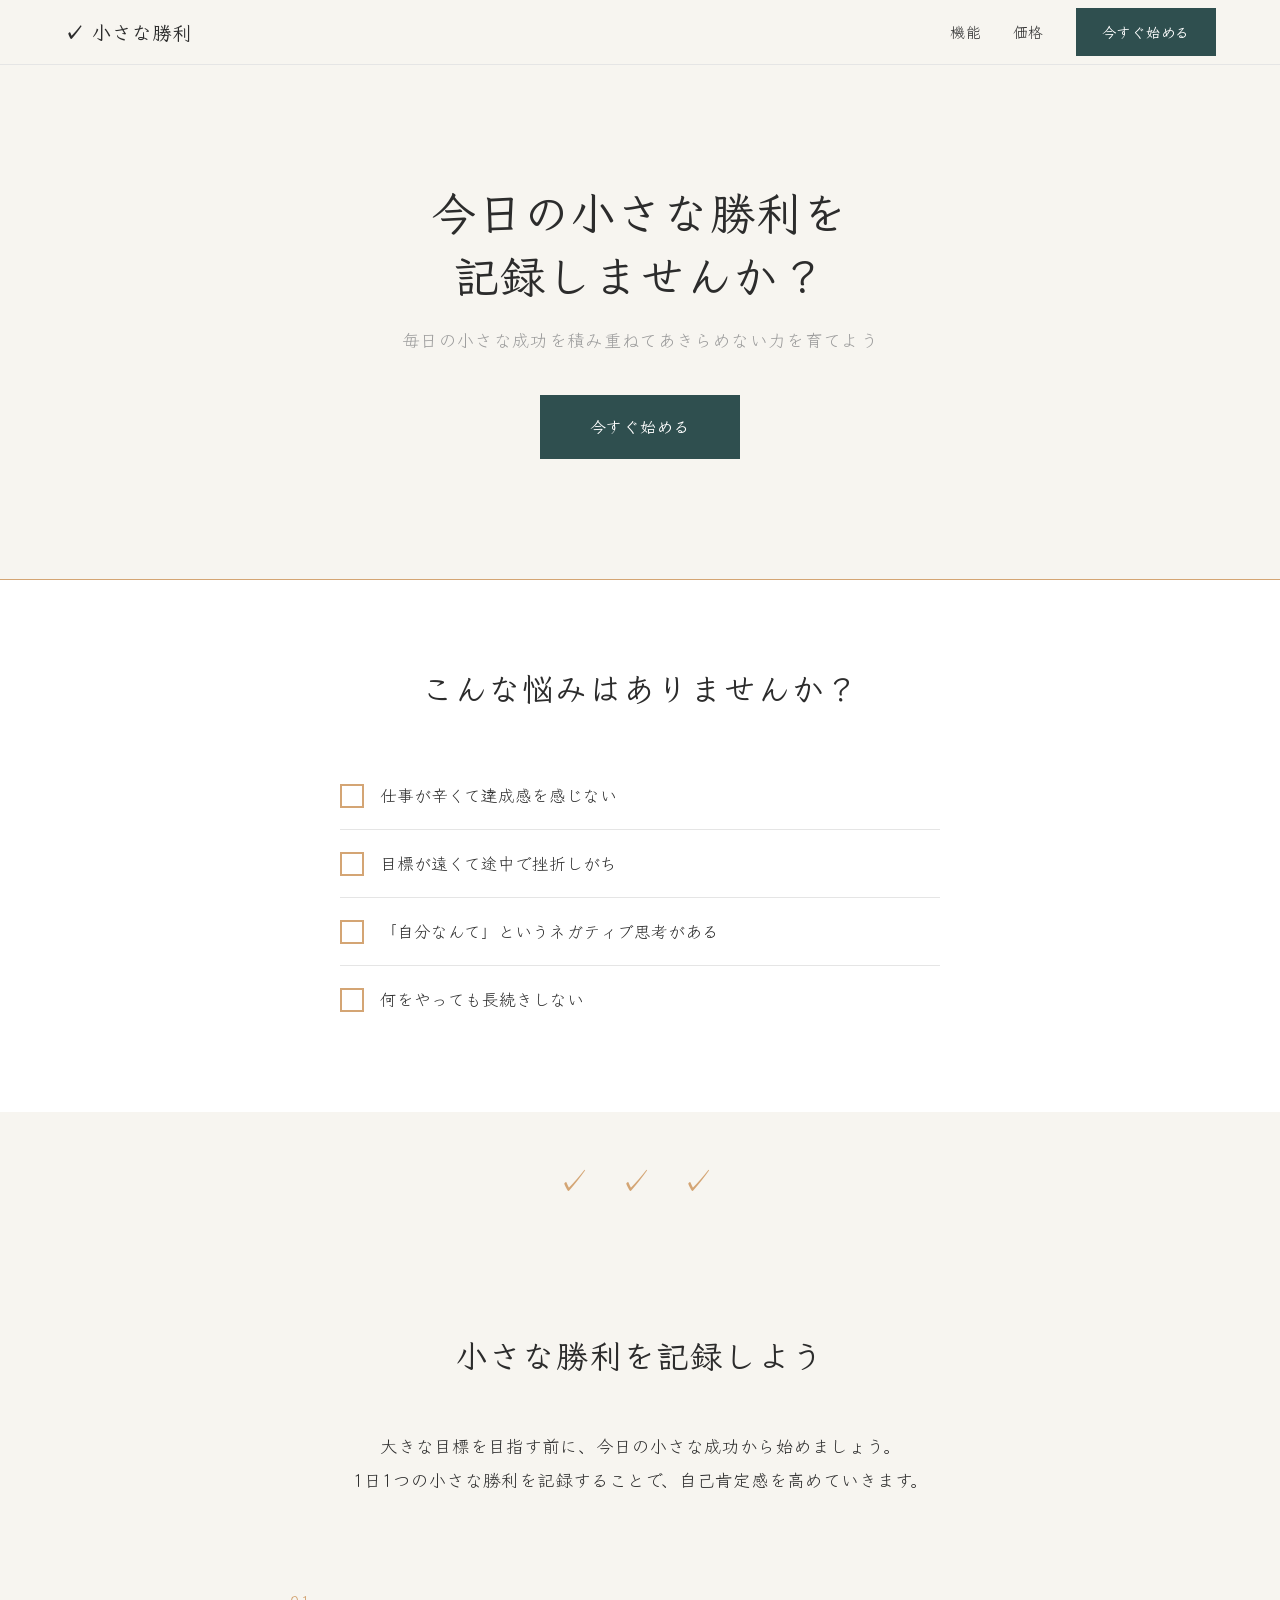
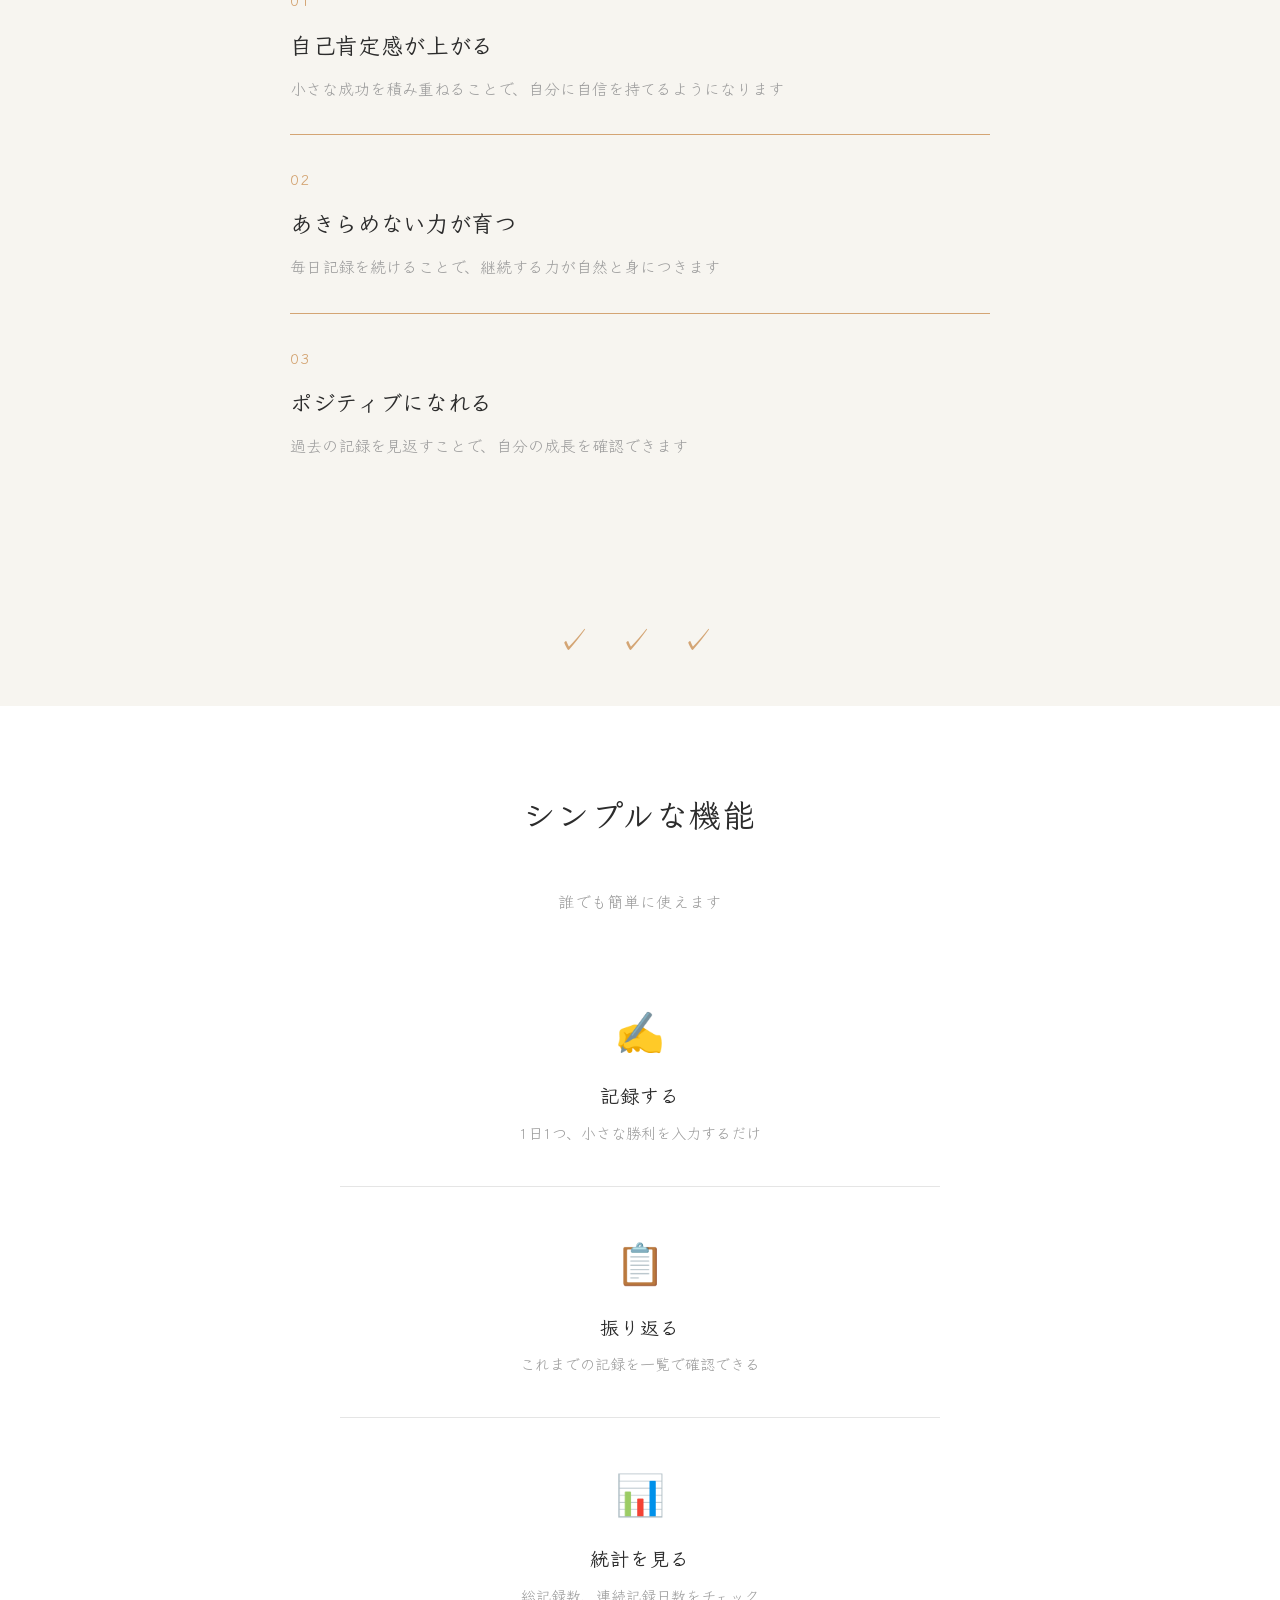
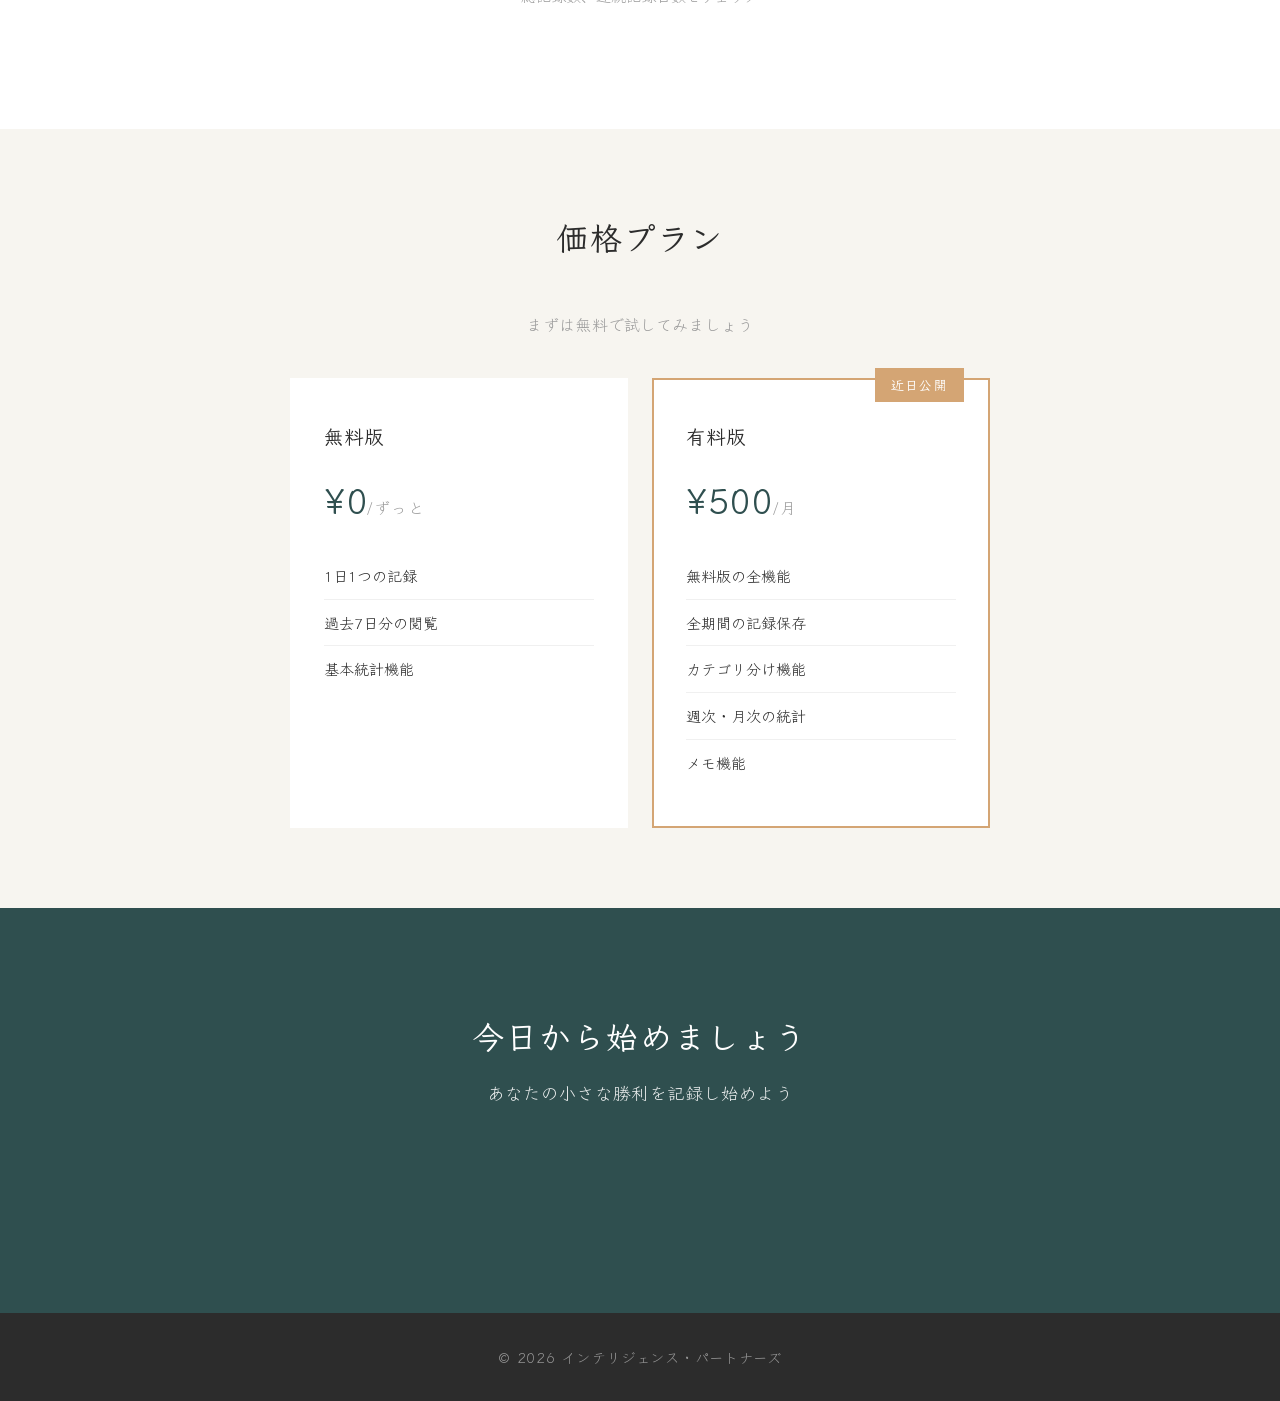
==== lp/index.html @ a487acdc "Add landing page for Small Win App Added LP with: - Hero section with animations - Problem/solution " ====
<!DOCTYPE html>
<html lang="ja">
<head>
    <meta charset="UTF-8">
    <meta name="viewport" content="width=device-width, initial-scale=1.0">
    <title>小さな勝利 - 今日の成功を記録しよう</title>
    <meta name="description" content="毎日の小さな成功を記録して、自己肯定感を高めよう。あきらめない力を育てる「小さな勝利」記録アプリ。">
    <link rel="preconnect" href="https://fonts.googleapis.com">
    <link rel="preconnect" href="https://fonts.gstatic.com" crossorigin>
    <link href="https://fonts.googleapis.com/css2?family=Noto+Sans+JP:wght@400;600;700&family=Klee+One:wght@400;600&display=swap" rel="stylesheet">
    <link rel="stylesheet" href="css/style.css">
</head>
<body>
    <!-- ローディング画面 -->
    <div id="loading" class="loading">
        <div class="loading-logo">✓</div>
        <div class="loading-bar">
            <div class="loading-progress"></div>
        </div>
    </div>

    <!-- ヘッダー -->
    <header class="header">
        <div class="header-inner">
            <div class="logo">✓ 小さな勝利</div>
            <nav class="nav">
                <a href="#features" class="nav-link">機能</a>
                <a href="#pricing" class="nav-link">価格</a>
                <a href="../index.html" class="header-cta">今すぐ始める</a>
            </nav>
        </div>
    </header>

    <!-- ヒーローセクション -->
    <section class="hero">
        <!-- 鉛筆アニメーション -->
        <svg class="pencil-animation" viewBox="0 0 200 100" preserveAspectRatio="none">
            <path class="pencil-path" d="M 0 50 Q 50 45 100 50 T 200 50" fill="none" stroke="rgba(44, 44, 44, 0.1)" stroke-width="2" stroke-linecap="round"/>
        </svg>

        <div class="container">
            <h1 class="hero-title">
                <span class="title-line" data-text="今日の小さな勝利を">今日の小さな勝利を</span>
                <span class="title-line" data-text="記録しませんか？">記録しませんか？</span>
            </h1>
            <p class="hero-subtitle">毎日の小さな成功を積み重ねて<br class="sp-only">あきらめない力を育てよう</p>
            <a href="../index.html" class="cta-button">今すぐ始める</a>
        </div>
    </section>

    <!-- 課題提示セクション -->
    <section class="problem">
        <div class="container">
            <h2 class="scroll-animate">こんな悩みはありませんか？</h2>
            <div class="problem-list">
                <div class="problem-item scroll-animate" style="animation-delay: 0.1s">
                    <div class="problem-checkbox"></div>
                    <p>仕事が辛くて達成感を感じない</p>
                </div>
                <div class="problem-item scroll-animate" style="animation-delay: 0.2s">
                    <div class="problem-checkbox"></div>
                    <p>目標が遠くて途中で挫折しがち</p>
                </div>
                <div class="problem-item scroll-animate" style="animation-delay: 0.3s">
                    <div class="problem-checkbox"></div>
                    <p>「自分なんて」というネガティブ思考がある</p>
                </div>
                <div class="problem-item scroll-animate" style="animation-delay: 0.4s">
                    <div class="problem-checkbox"></div>
                    <p>何をやっても長続きしない</p>
                </div>
            </div>
        </div>
    </section>

    <!-- セクション区切り -->
    <div class="section-divider">✓ ✓ ✓</div>

    <!-- 解決策セクション -->
    <section class="solution">
        <div class="container">
            <h2 class="scroll-animate">小さな勝利を記録しよう</h2>
            <p class="solution-text scroll-animate">
                大きな目標を目指す前に、<br class="sp-only">今日の小さな成功から始めましょう。<br>
                1日1つの小さな勝利を記録することで、<br class="sp-only">自己肯定感を高めていきます。
            </p>
            <div class="benefit-list">
                <div class="benefit-item scroll-animate" style="animation-delay: 0.1s">
                    <div class="benefit-number">01</div>
                    <h3>自己肯定感が上がる</h3>
                    <p>小さな成功を積み重ねることで、自分に自信を持てるようになります</p>
                </div>
                <div class="benefit-item scroll-animate" style="animation-delay: 0.2s">
                    <div class="benefit-number">02</div>
                    <h3>あきらめない力が育つ</h3>
                    <p>毎日記録を続けることで、継続する力が自然と身につきます</p>
                </div>
                <div class="benefit-item scroll-animate" style="animation-delay: 0.3s">
                    <div class="benefit-number">03</div>
                    <h3>ポジティブになれる</h3>
                    <p>過去の記録を見返すことで、自分の成長を確認できます</p>
                </div>
            </div>
        </div>
    </section>

    <!-- セクション区切り -->
    <div class="section-divider">✓ ✓ ✓</div>

    <!-- 機能紹介セクション -->
    <section id="features" class="features">
        <div class="container">
            <h2 class="scroll-animate">シンプルな機能</h2>
            <p class="section-subtitle scroll-animate">誰でも簡単に使えます</p>
            <div class="feature-list">
                <div class="feature-item scroll-animate" style="animation-delay: 0.1s">
                    <div class="feature-icon">✍️</div>
                    <h3>記録する</h3>
                    <p>1日1つ、小さな勝利を入力するだけ</p>
                </div>
                <div class="feature-item scroll-animate" style="animation-delay: 0.2s">
                    <div class="feature-icon">📋</div>
                    <h3>振り返る</h3>
                    <p>これまでの記録を一覧で確認できる</p>
                </div>
                <div class="feature-item scroll-animate" style="animation-delay: 0.3s">
                    <div class="feature-icon">📊</div>
                    <h3>統計を見る</h3>
                    <p>総記録数、連続記録日数をチェック</p>
                </div>
            </div>
        </div>
    </section>

    <!-- 価格セクション -->
    <section id="pricing" class="pricing">
        <div class="container">
            <h2 class="scroll-animate">価格プラン</h2>
            <p class="section-subtitle scroll-animate">まずは無料で試してみましょう</p>
            <div class="pricing-cards">
                <div class="pricing-card free scroll-animate" style="animation-delay: 0.1s">
                    <h3>無料版</h3>
                    <p class="price">¥0<span class="period">/ずっと</span></p>
                    <ul class="features-list">
                        <li>1日1つの記録</li>
                        <li>過去7日分の閲覧</li>
                        <li>基本統計機能</li>
                    </ul>
                </div>
                <div class="pricing-card paid scroll-animate" style="animation-delay: 0.2s">
                    <div class="badge">近日公開</div>
                    <h3>有料版</h3>
                    <p class="price">¥500<span class="period">/月</span></p>
                    <ul class="features-list">
                        <li>無料版の全機能</li>
                        <li>全期間の記録保存</li>
                        <li>カテゴリ分け機能</li>
                        <li>週次・月次の統計</li>
                        <li>メモ機能</li>
                    </ul>
                </div>
            </div>
        </div>
    </section>

    <!-- CTAセクション -->
    <section id="start" class="cta">
        <div class="container">
            <h2>今日から始めましょう</h2>
            <p class="cta-text">あなたの小さな勝利を記録し始めよう</p>
            <a href="../index.html" class="cta-button large">今すぐ始める（無料）</a>
        </div>
    </section>

    <!-- フッター -->
    <footer class="footer">
        <div class="container">
            <p>&copy; 2026 インテリジェンス・パートナーズ</p>
        </div>
    </footer>

    <script src="js/app.js"></script>
</body>
</html>
---- lp/css/style.css ----
/* 基本リセット */
* {
    margin: 0;
    padding: 0;
    box-sizing: border-box;
}

:root {
    --bg-off-white: #F7F5F0;
    --accent-gold: #D4A574;
    --accent-deep-green: #2F4F4F;
    --text-dark: #2C2C2C;
    --text-sub: #9B9B9B;
    --white: #FFFFFF;
    --header-bg: #F7F5F0;
}

body {
    font-family: "Klee One", cursive;
    color: var(--text-dark);
    line-height: 1.7;
    background: var(--bg-off-white);
    font-weight: 400;
}

.container {
    max-width: 900px;
    margin: 0 auto;
    padding: 0 24px;
}

.sp-only {
    display: none;
}

a {
    text-decoration: none;
    color: inherit;
}

/* ローディング画面 */
.loading {
    position: fixed;
    top: 0;
    left: 0;
    width: 100%;
    height: 100%;
    background: var(--bg-off-white);
    display: flex;
    flex-direction: column;
    align-items: center;
    justify-content: center;
    z-index: 10000;
    transition: opacity 0.5s, visibility 0.5s;
}

.loading.loaded {
    opacity: 0;
    visibility: hidden;
}

.loading-logo {
    font-size: 4rem;
    color: var(--accent-gold);
    opacity: 0;
    transform: scale(0.8);
    animation: logoFadeIn 0.8s ease-out forwards;
}

@keyframes logoFadeIn {
    to {
        opacity: 1;
        transform: scale(1);
    }
}

.loading-bar {
    width: 200px;
    height: 2px;
    background: #E5E5E5;
    margin-top: 30px;
    overflow: hidden;
}

.loading-progress {
    height: 100%;
    background: var(--accent-gold);
    width: 0;
    animation: progressLoad 1.5s ease-out 0.5s forwards;
}

@keyframes progressLoad {
    to {
        width: 100%;
    }
}

/* ヘッダー */
.header {
    position: fixed;
    top: 0;
    left: 0;
    width: 100%;
    background: var(--header-bg);
    border-bottom: 1px solid #E5E5E5;
    z-index: 1000;
}

.header-inner {
    max-width: 1200px;
    margin: 0 auto;
    padding: 0 24px;
    height: 64px;
    display: flex;
    align-items: center;
    justify-content: space-between;
}

.logo {
    font-size: 1.2rem;
    font-weight: 700;
    letter-spacing: 0.05em;
    color: var(--text-dark);
}

.nav {
    display: flex;
    align-items: center;
    gap: 32px;
}

.nav-link {
    font-size: 0.95rem;
    color: var(--text-dark);
    letter-spacing: 0.02em;
    transition: color 0.3s;
}

.nav-link:hover {
    color: var(--accent-gold);
}

.header-cta {
    padding: 10px 24px;
    background: var(--accent-deep-green);
    color: var(--white);
    font-size: 0.9rem;
    font-weight: 600;
    letter-spacing: 0.05em;
    border: 2px solid var(--accent-deep-green);
    transition: all 0.3s;
}

.header-cta:hover {
    background: var(--bg-off-white);
    color: var(--accent-deep-green);
}

/* ヒーローセクション */
.hero {
    background: var(--bg-off-white);
    padding: 180px 20px 120px;
    text-align: center;
    border-bottom: 1px solid var(--accent-gold);
    position: relative;
    overflow: hidden;
}

/* 鉛筆アニメーション */
.pencil-animation {
    position: absolute;
    top: 35%;
    left: 50%;
    transform: translate(-50%, -50%);
    width: 100%;
    max-width: 600px;
    height: 100px;
    pointer-events: none;
    z-index: 1;
}

.pencil-path {
    stroke-dasharray: 600;
    stroke-dashoffset: 600;
    opacity: 0;
}

.pencil-path.animate {
    animation: drawLine 1.2s ease-out 2.2s forwards;
}

@keyframes drawLine {
    0% {
        stroke-dashoffset: 600;
        opacity: 0.3;
    }
    100% {
        stroke-dashoffset: 0;
        opacity: 0;
    }
}

.hero-title {
    font-size: 2.8rem;
    font-weight: 700;
    margin-bottom: 20px;
    letter-spacing: 0.03em;
    line-height: 1.4;
    color: var(--text-dark);
    position: relative;
    z-index: 2;
}

.title-line {
    display: block;
    position: relative;
    font-family: "Klee One", cursive;
    font-weight: 600;
    color: var(--text-dark);
    opacity: 0;
    transform: translateX(-20px) rotate(-0.5deg);
}

.title-line.pencil-animate {
    animation: handwriting 1s ease-out forwards;
    animation-delay: 2.2s;
}

.title-line.pencil-animate:nth-child(2) {
    animation-delay: 2.4s;
}

@keyframes handwriting {
    0% {
        opacity: 0;
        transform: translateX(-20px) rotate(-0.5deg);
        filter: blur(1px);
    }
    50% {
        opacity: 0.5;
        transform: translateX(-8px) rotate(0.3deg);
        filter: blur(0.3px);
    }
    100% {
        opacity: 1;
        transform: translateX(0) rotate(0deg);
        filter: blur(0);
    }
}

@media (max-width: 768px) {
    @keyframes handwriting {
        0% {
            opacity: 0;
            transform: translateX(-10px);
        }
        100% {
            opacity: 1;
            transform: translateX(0);
        }
    }

    .pencil-animation {
        display: none;
    }
}

.hero-subtitle {
    font-size: 1.1rem;
    color: var(--text-sub);
    margin-bottom: 40px;
    letter-spacing: 0.02em;
    opacity: 0;
    transform: translateY(20px);
}

.hero-subtitle.fade-in {
    animation: fadeUp 0.6s ease-out 2.6s forwards;
}

@keyframes fadeUp {
    to {
        opacity: 1;
        transform: translateY(0);
    }
}

/* CTAボタン */
.cta-button {
    display: inline-block;
    background: var(--accent-deep-green);
    color: var(--white);
    padding: 16px 48px;
    font-weight: 600;
    font-size: 1rem;
    letter-spacing: 0.05em;
    border: 2px solid var(--accent-deep-green);
    transition: all 0.3s;
    opacity: 0;
    transform: translateY(20px);
}

.cta-button.fade-in {
    animation: fadeUp 0.6s ease-out 2.8s forwards;
}

.cta-button:hover {
    background: var(--bg-off-white);
    color: var(--accent-deep-green);
}

.cta-button.large {
    padding: 18px 56px;
    font-size: 1.05rem;
}

/* セクション共通 */
section {
    padding: 80px 20px;
}

section h2 {
    font-size: 2rem;
    font-weight: 700;
    text-align: center;
    margin-bottom: 48px;
    letter-spacing: 0.05em;
    color: var(--text-dark);
}

.section-subtitle {
    text-align: center;
    color: var(--text-sub);
    margin-bottom: 40px;
    font-size: 1rem;
    letter-spacing: 0.02em;
}

/* スクロールアニメーション */
.scroll-animate {
    opacity: 0;
    transform: translateY(40px);
    transition: opacity 0.8s ease-out, transform 0.8s ease-out;
}

.scroll-animate.animate-in {
    opacity: 1;
    transform: translateY(0);
}

/* セクション区切りのチェックマーク */
.section-divider {
    text-align: center;
    font-size: 2rem;
    color: var(--accent-gold);
    margin: 40px 0;
    letter-spacing: 0.3em;
}

/* 課題提示セクション */
.problem {
    background: var(--white);
}

.problem-list {
    max-width: 600px;
    margin: 0 auto;
}

.problem-item {
    display: flex;
    align-items: flex-start;
    padding: 20px 0;
    border-bottom: 1px solid #E5E5E5;
}

.problem-item:last-child {
    border-bottom: none;
}

.problem-checkbox {
    width: 24px;
    height: 24px;
    border: 2px solid var(--accent-gold);
    margin-right: 16px;
    margin-top: 2px;
    flex-shrink: 0;
}

.problem-item p {
    font-size: 1.05rem;
    color: var(--text-dark);
    line-height: 1.6;
}

/* 解決策セクション */
.solution {
    background: var(--bg-off-white);
}

.solution-text {
    text-align: center;
    font-size: 1.1rem;
    line-height: 1.9;
    color: var(--text-dark);
    margin-bottom: 60px;
    max-width: 600px;
    margin-left: auto;
    margin-right: auto;
}

.benefit-list {
    max-width: 700px;
    margin: 0 auto;
}

.benefit-item {
    padding: 32px 0;
    border-bottom: 1px solid var(--accent-gold);
    opacity: 0.3;
}

.benefit-item:last-child {
    border-bottom: none;
}

.benefit-number {
    font-size: 0.9rem;
    font-weight: 600;
    color: var(--accent-gold);
    letter-spacing: 0.15em;
    margin-bottom: 12px;
}

.benefit-item h3 {
    font-size: 1.4rem;
    font-weight: 700;
    margin-bottom: 12px;
    letter-spacing: 0.03em;
    color: var(--text-dark);
}

.benefit-item p {
    color: var(--text-sub);
    font-size: 1rem;
    line-height: 1.7;
}

/* 機能紹介セクション */
.features {
    background: var(--white);
}

.feature-list {
    max-width: 600px;
    margin: 0 auto;
}

.feature-item {
    text-align: center;
    padding: 40px 0;
    border-bottom: 1px solid #E5E5E5;
}

.feature-item:last-child {
    border-bottom: none;
}

.feature-icon {
    font-size: 2.5rem;
    margin-bottom: 16px;
}

.feature-item h3 {
    font-size: 1.2rem;
    font-weight: 600;
    margin-bottom: 8px;
    letter-spacing: 0.05em;
}

.feature-item p {
    color: var(--text-sub);
    font-size: 0.95rem;
}

/* 価格セクション */
.pricing {
    background: var(--bg-off-white);
}

.pricing-cards {
    display: grid;
    grid-template-columns: 1fr 1fr;
    gap: 24px;
    max-width: 700px;
    margin: 0 auto;
}

.pricing-card {
    background: var(--white);
    padding: 40px 32px;
    position: relative;
    border: 2px solid transparent;
}

.pricing-card.paid {
    border-color: var(--accent-gold);
}

.badge {
    position: absolute;
    top: -12px;
    right: 24px;
    background: var(--accent-gold);
    color: var(--white);
    padding: 6px 16px;
    font-size: 0.8rem;
    font-weight: 600;
    letter-spacing: 0.1em;
}

.pricing-card h3 {
    font-size: 1.2rem;
    font-weight: 600;
    margin-bottom: 16px;
    letter-spacing: 0.05em;
}

.price {
    font-size: 2.2rem;
    font-weight: 700;
    color: var(--accent-deep-green);
    margin-bottom: 24px;
    letter-spacing: 0.02em;
}

.period {
    font-size: 1rem;
    color: var(--text-sub);
    font-weight: 400;
}

.features-list {
    list-style: none;
}

.features-list li {
    padding: 10px 0;
    border-bottom: 1px solid #F0F0F0;
    color: var(--text-dark);
    font-size: 0.95rem;
}

.features-list li:last-child {
    border-bottom: none;
}

/* CTAセクション */
.cta {
    background: var(--accent-deep-green);
    color: var(--white);
    text-align: center;
    padding: 100px 20px;
}

.cta h2 {
    color: var(--white);
    margin-bottom: 16px;
}

.cta-text {
    font-size: 1.1rem;
    margin-bottom: 36px;
    opacity: 0.9;
}

.cta .cta-button {
    background: var(--white);
    color: var(--accent-deep-green);
    border-color: var(--white);
}

.cta .cta-button:hover {
    background: var(--accent-deep-green);
    color: var(--white);
}

/* フッター */
.footer {
    background: var(--text-dark);
    color: var(--white);
    text-align: center;
    padding: 32px 20px;
}

.footer p {
    opacity: 0.5;
    font-size: 0.9rem;
    letter-spacing: 0.05em;
}

/* レスポンシブ */
@media (max-width: 768px) {
    .hero-title {
        font-size: 2rem;
    }

    .hero {
        padding-top: 140px;
        padding-bottom: 80px;
    }

    section {
        padding: 60px 20px;
    }

    section h2 {
        font-size: 1.5rem;
    }

    .header-inner {
        padding: 0 16px;
    }

    .nav {
        gap: 16px;
    }

    .nav-link {
        font-size: 0.85rem;
    }

    .header-cta {
        padding: 8px 16px;
        font-size: 0.8rem;
    }

    .pricing-cards {
        grid-template-columns: 1fr;
    }

    .sp-only {
        display: inline;
    }

    .benefit-item {
        opacity: 1;
    }
}
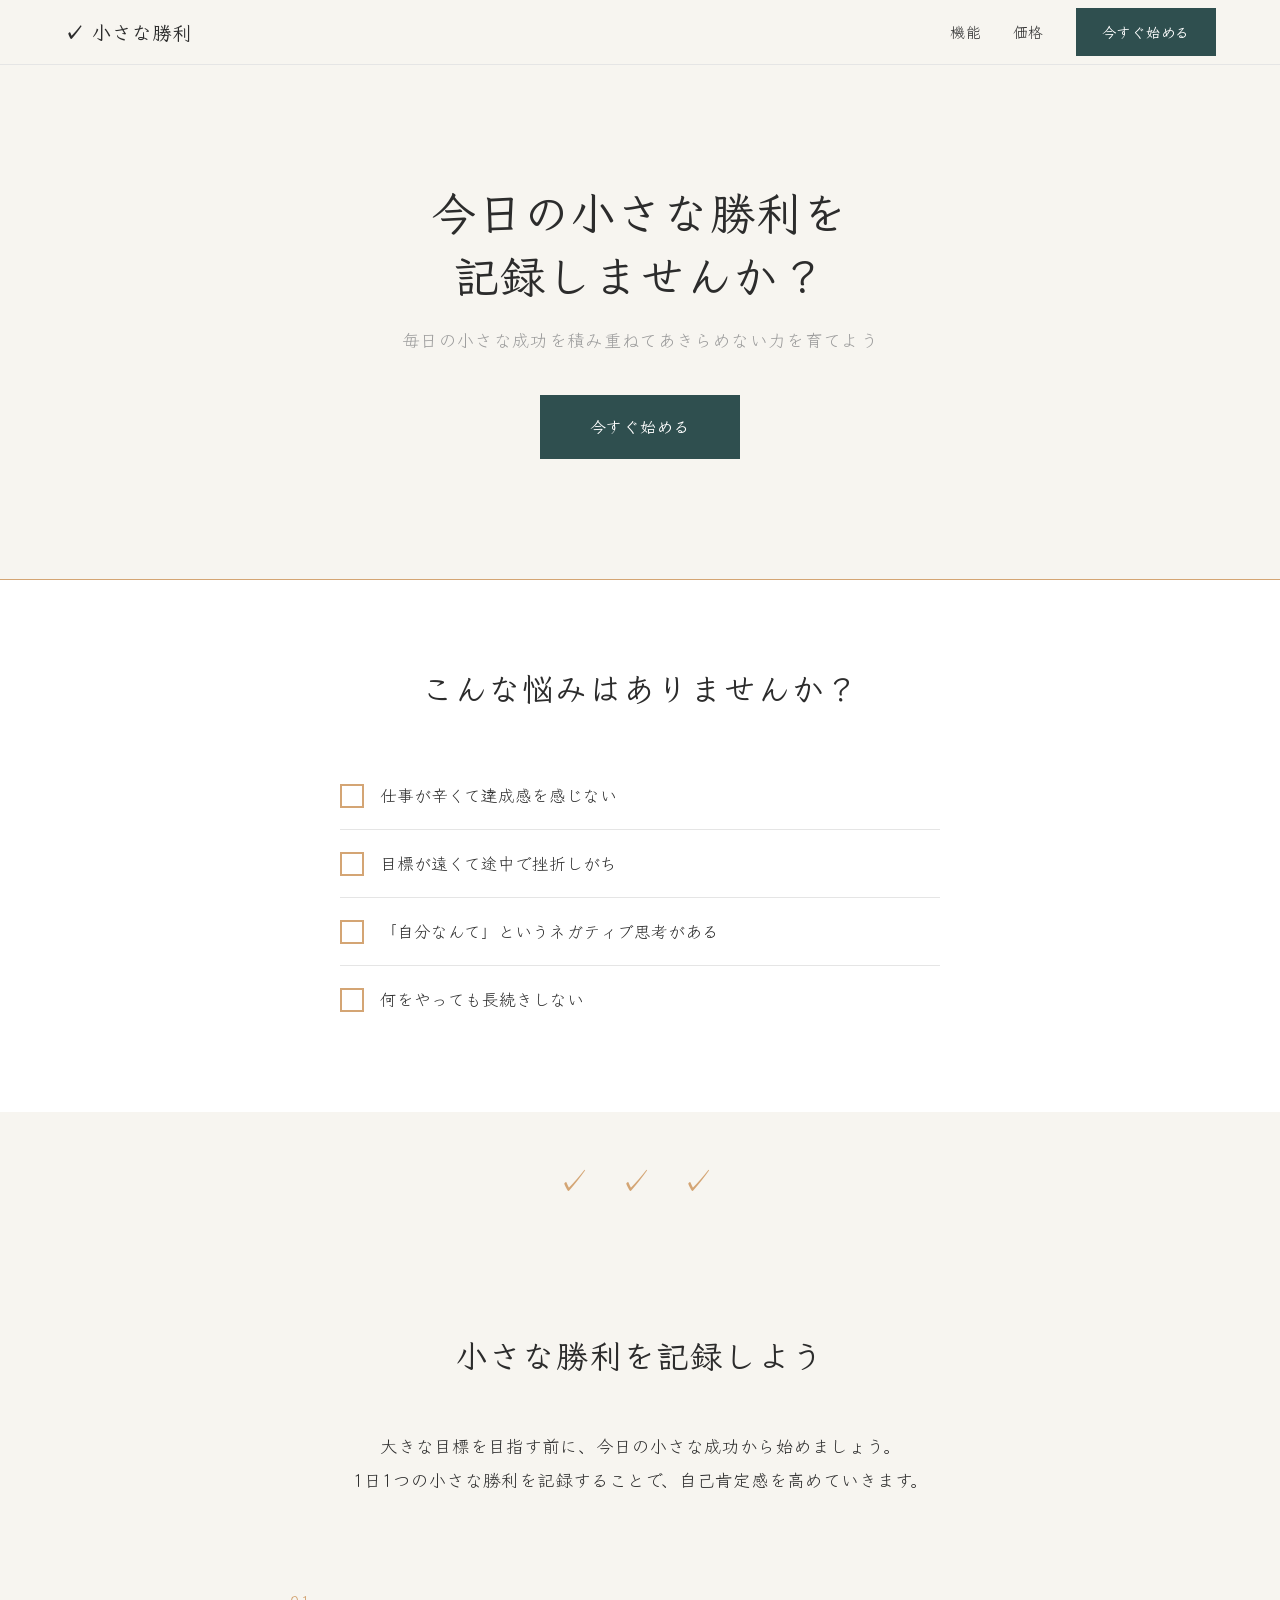
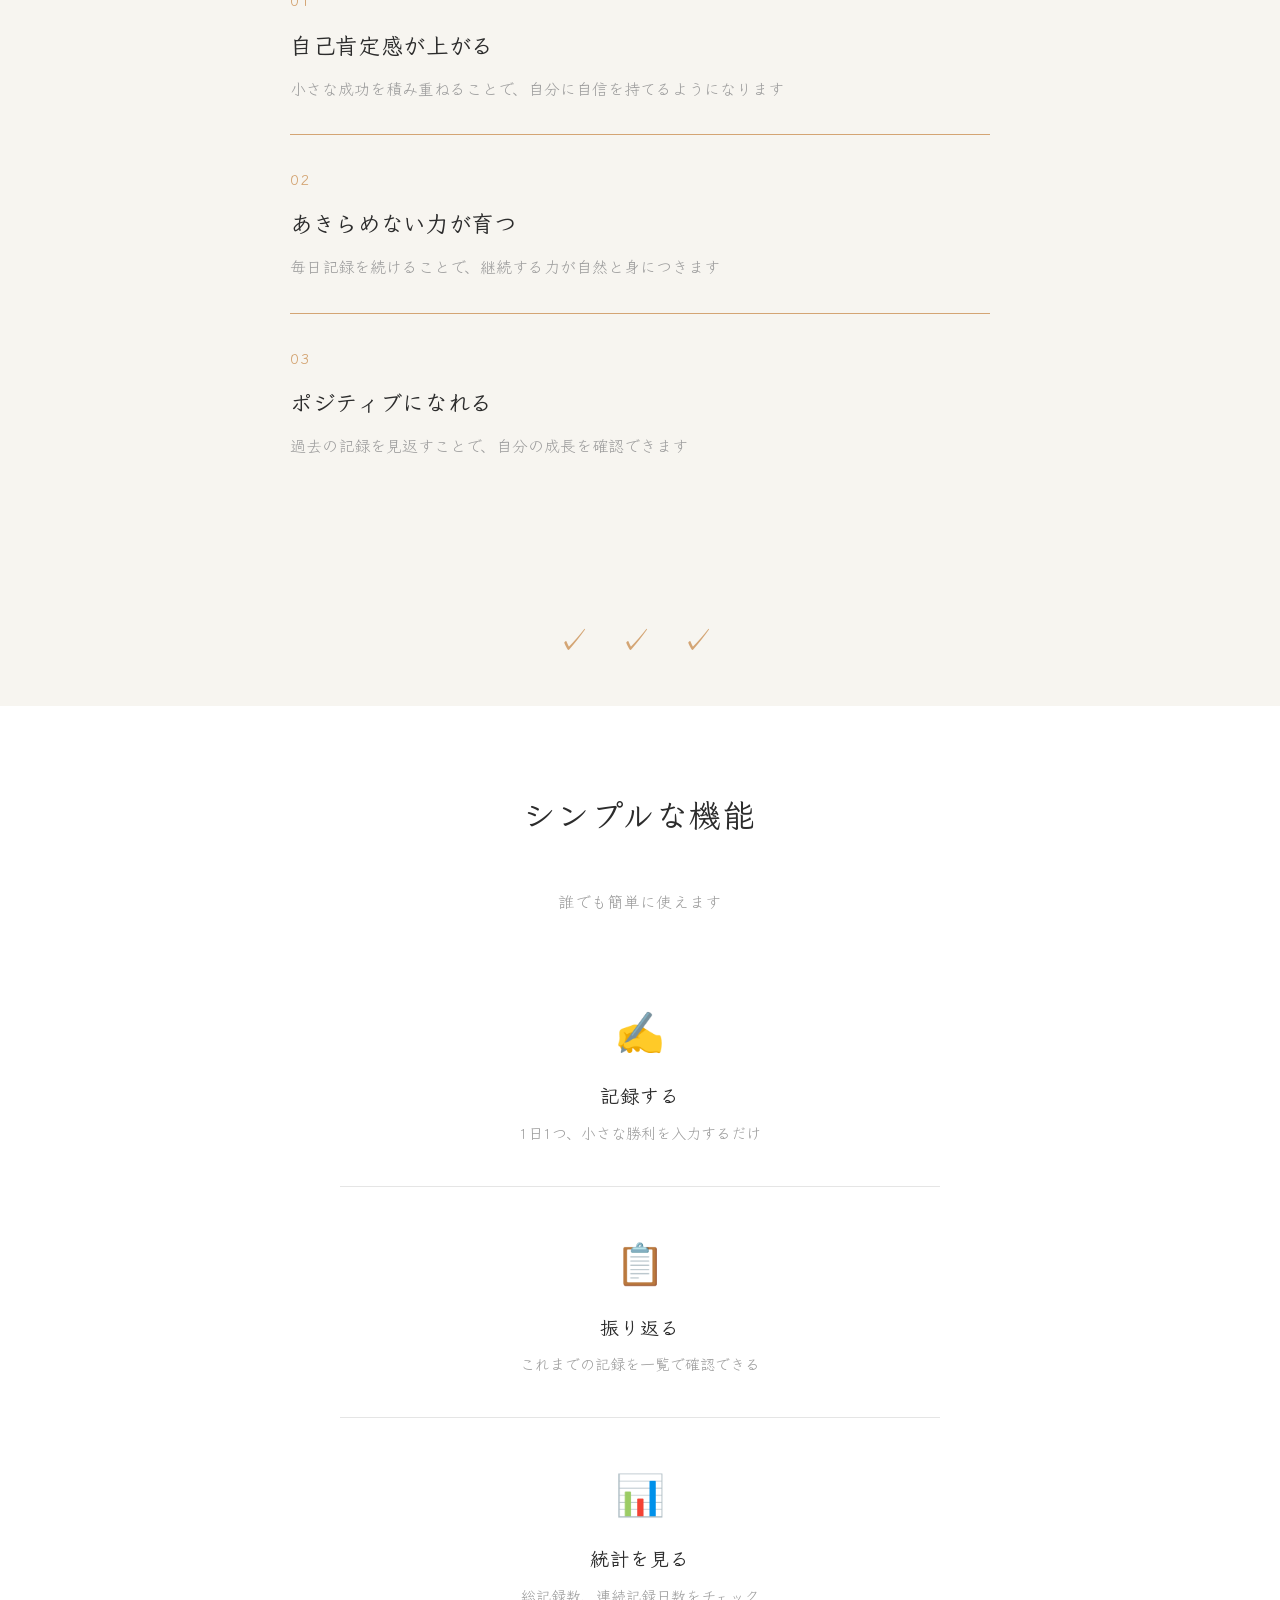
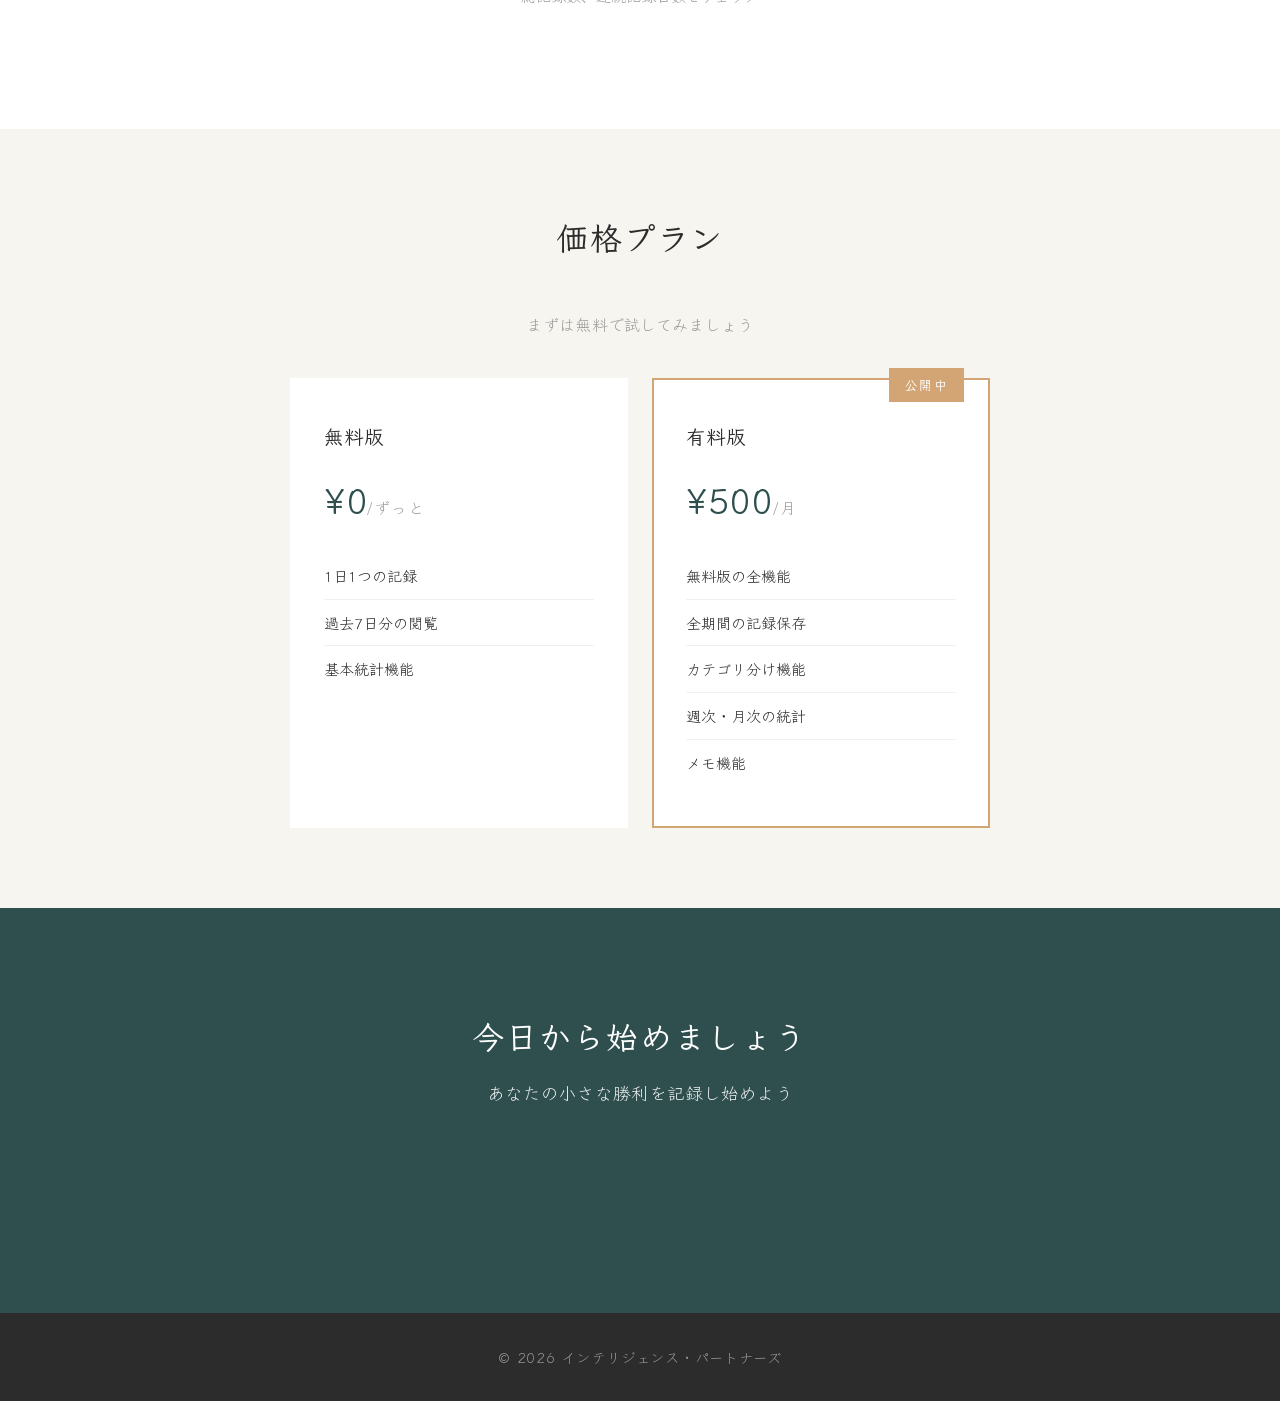
==== commit 8e7348a3: "Update LP: Change paid plan badge from "近日公開" to "公開中" Co-Authored-By: Claude Opus 4.7 <noreply@anth" ====
--- a/lp/index.html
+++ b/lp/index.html
@@ -148,7 +148,7 @@
                     </ul>
                 </div>
                 <div class="pricing-card paid scroll-animate" style="animation-delay: 0.2s">
-                    <div class="badge">近日公開</div>
+                    <div class="badge">公開中</div>
                     <h3>有料版</h3>
                     <p class="price">¥500<span class="period">/月</span></p>
                     <ul class="features-list">
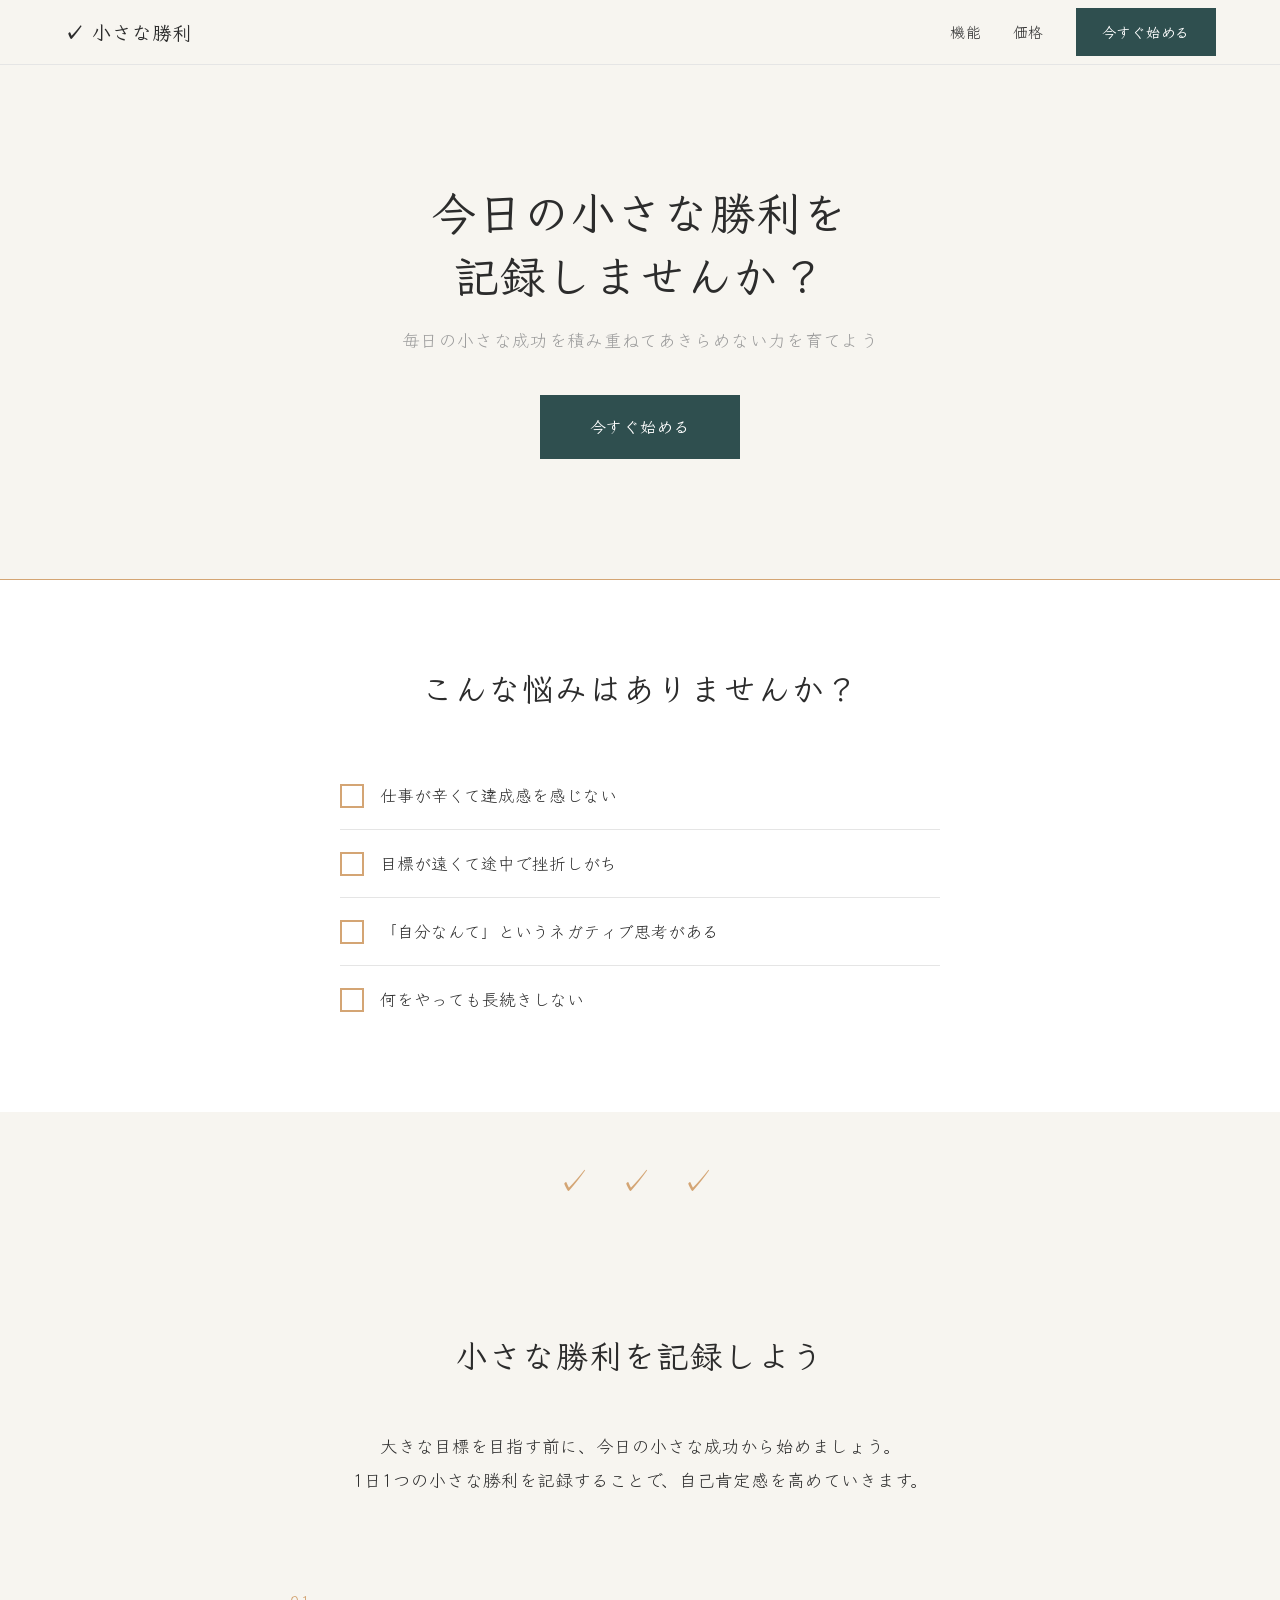
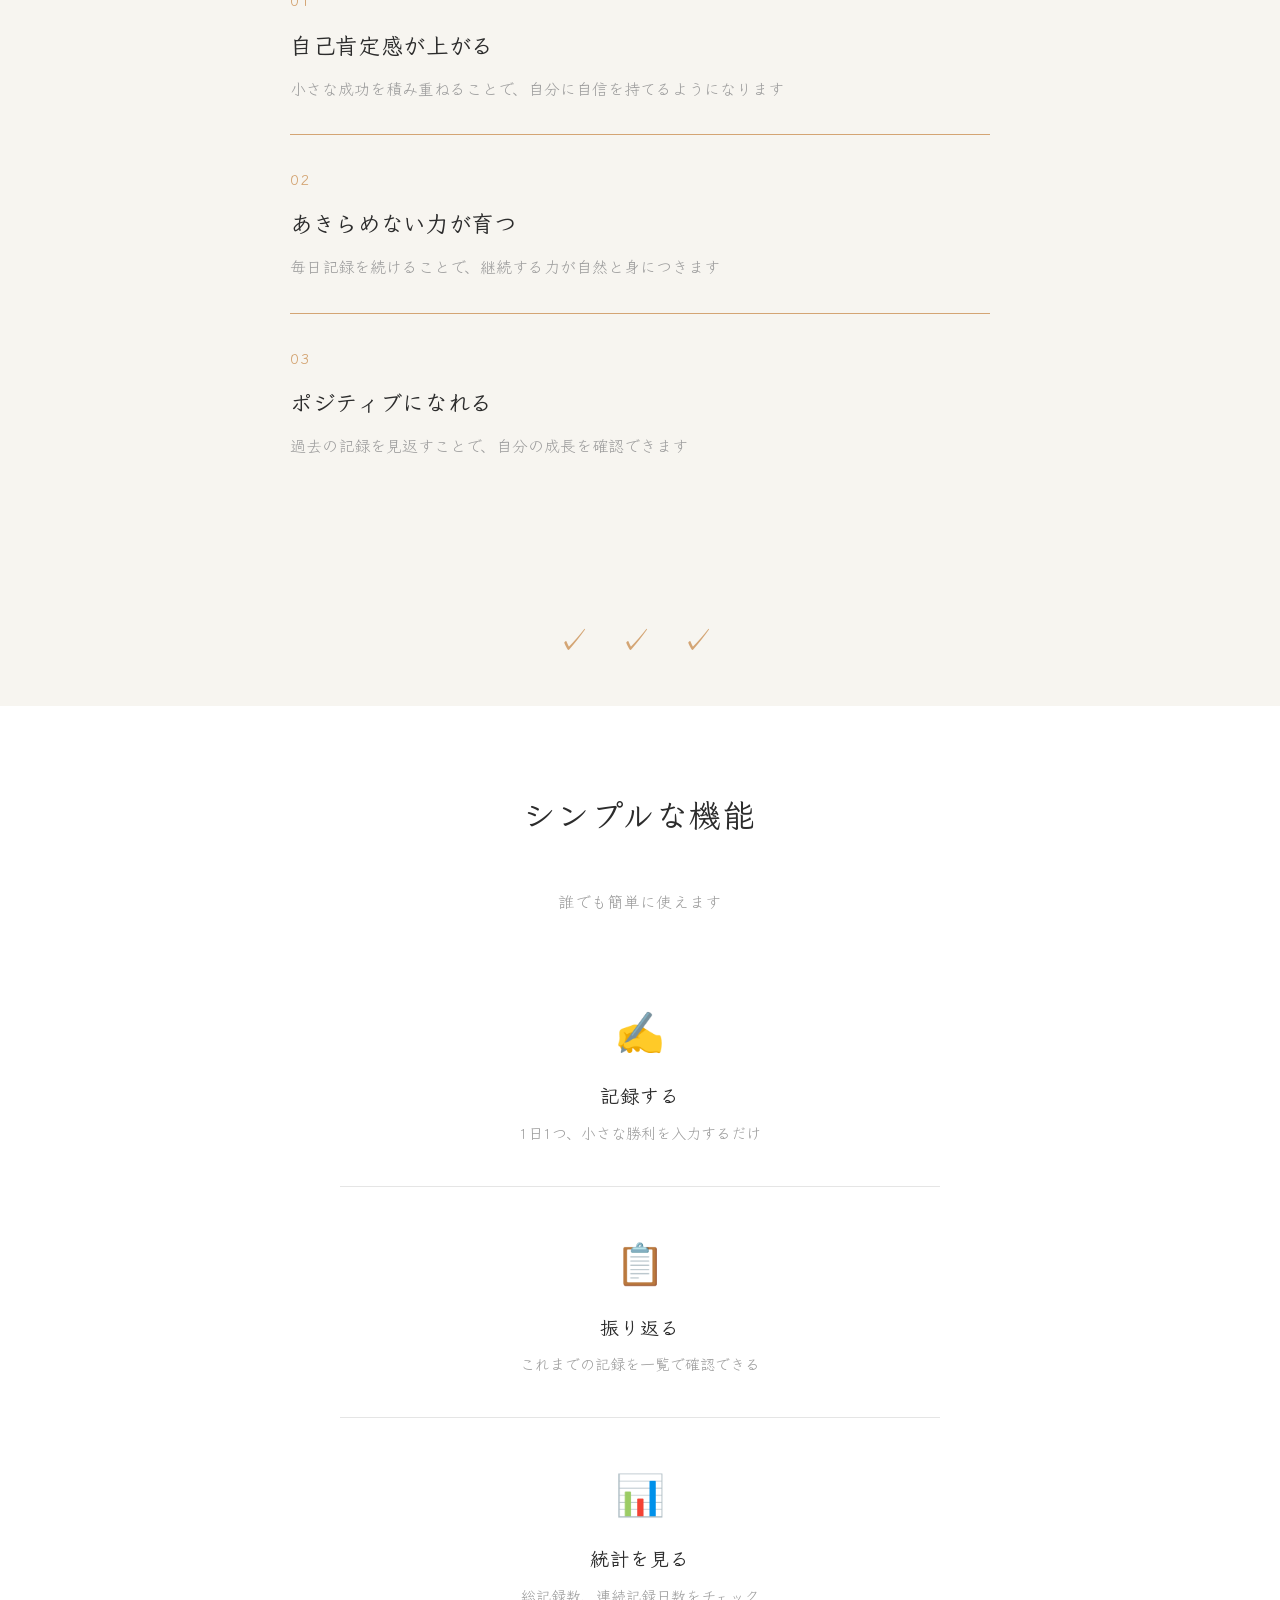
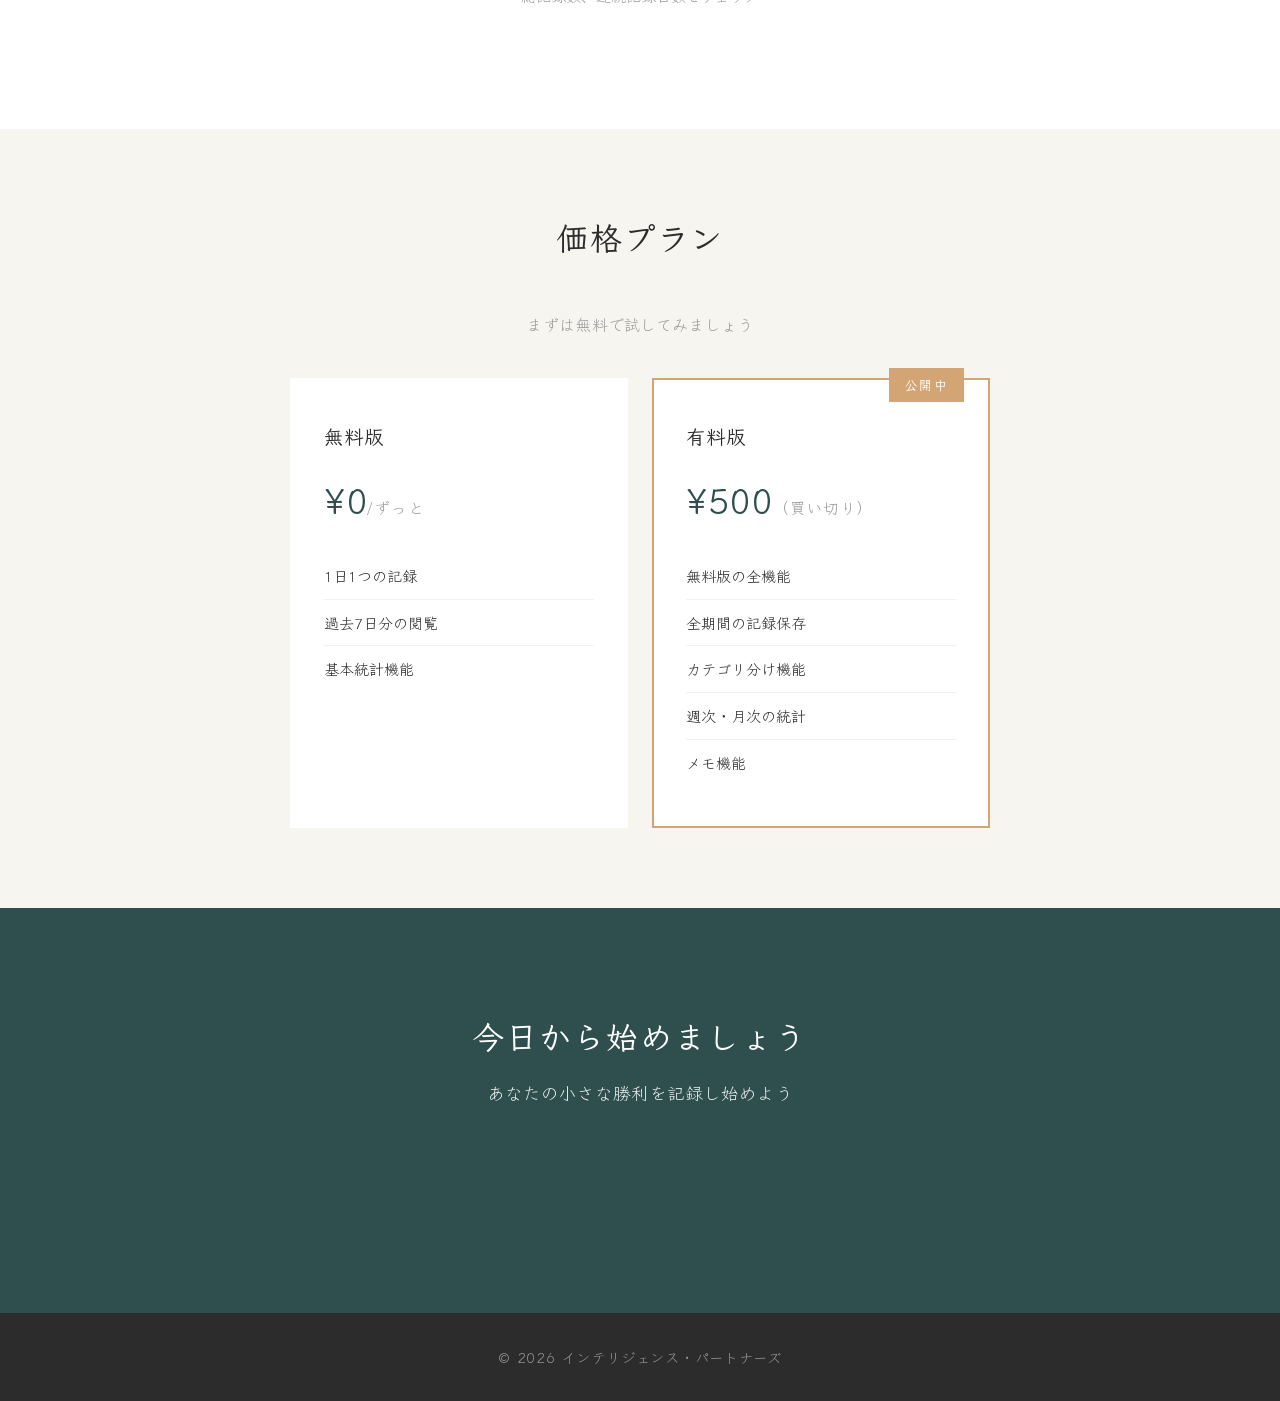
==== commit a597c617: "Change pricing model from monthly to one-time purchase - LP: ¥500/月 → ¥500（買い切り） - App modal: ¥500/月" ====
--- a/lp/index.html
+++ b/lp/index.html
@@ -150,7 +150,7 @@
                 <div class="pricing-card paid scroll-animate" style="animation-delay: 0.2s">
                     <div class="badge">公開中</div>
                     <h3>有料版</h3>
-                    <p class="price">¥500<span class="period">/月</span></p>
+                    <p class="price">¥500<span class="period">（買い切り）</span></p>
                     <ul class="features-list">
                         <li>無料版の全機能</li>
                         <li>全期間の記録保存</li>
